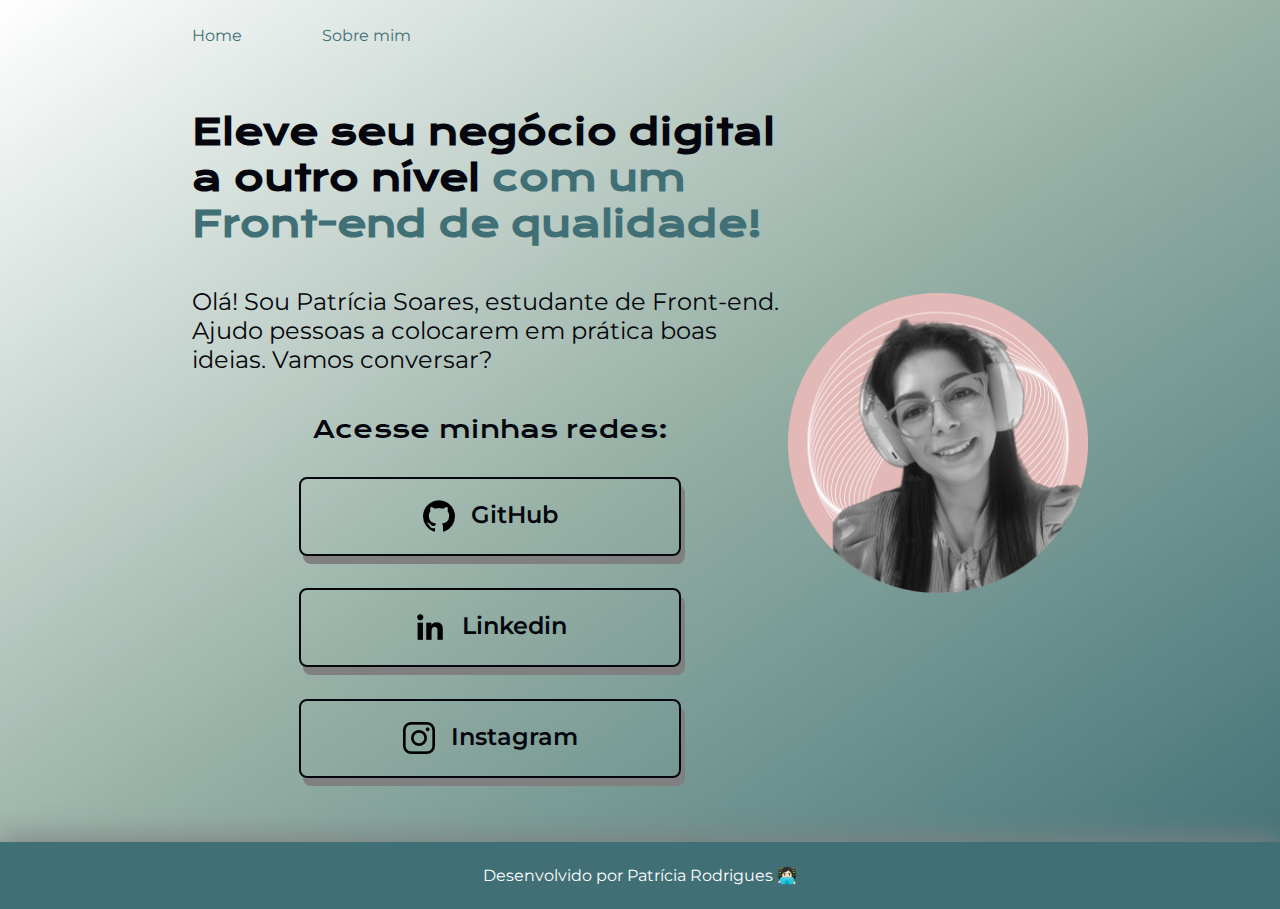
==== index.html @ ec6176f3 ":art: Estruturando arquivo css em diretório" ====
<!DOCTYPE html>
<html lang="pt-br">

<head>
  <meta charset="UTF-8">
  <meta http-equiv="X-UA-Compatible" content="IE=edge">
  <meta name="viewport" content="width=device-width, initial-scale=1.0">
  <title>Portfolio</title>
  <link rel="stylesheet" href="./styles/style.css">
</head>

<body>
  <header class="cabecalho">
    <nav class="cabecalho__menu">
      <a class="cabecalho__menu__link">Home</a>
      <a class="cabecalho__menu__link">Sobre mim</a>
    </nav>
  </header>
  <main class="apresentacao">
    <section class="apresentacao__conteudo">
      <h1 class="apresentacao__conteudo__titulo">Eleve seu negócio digital a outro nível
        <strong class="titulo-destaque"> com um Front-end de qualidade! </strong>
      </h1>
      <p class="apresentacao__conteudo__texto">
        Olá! Sou Patrícia Soares, estudante de Front-end. Ajudo pessoas a
        colocarem em prática boas ideias. Vamos conversar?
      </p>
      <div class="apresentacao__links">
        <h2 class="apresentacao__links__subtitulo">Acesse minhas redes:</h2>
        <a class="apresentacao__links__link" href="https://github.com/patriciasoaresrodrigues" target="_blank">
          <img src="./assets/github.png">
          GitHub
        </a>
        <a class="apresentacao__links__link" href="https://www.linkedin.com/in/patriciasoaresrodrigues" target="_blank">
          <img src="./assets/linkedin.png">
          Linkedin
        </a>
        <a class="apresentacao__links__link" href="https://instagram.com/pattyoliveira.rodrigues" target="_blank">
          <img src="./assets/instagram.png">
          Instagram
        </a>

      </div>
    </section>
    <img src="./assets/imagem-patricia.png" alt="Foto de Patricia" width="300">
  </main>
  <footer class="rodape">
    <p>Desenvolvido por Patrícia Rodrigues 👩🏻‍💻</p>
  </footer>

</body>

</html>
---- styles/style.css ----
@import url('https://fonts.googleapis.com/css2?family=Krona+One&family=Montserrat:wght@400;600&display=swap');

* {
  margin: 0;
  padding: 0;
}

body {
  /* height: 100vh; */
  box-sizing: border-box;
  /* background-color: #97b1a6; */
  background-repeat: no-repeat;
  background-attachment: fixed;
  background-image: linear-gradient(to bottom right, #fff, #97b1a6, #407076);
  color: #06070e;
}

.cabecalho {
  padding: 2% 0% 0% 15%;
}

.cabecalho__menu {
  display: flex;
  gap: 80px;
}

.cabecalho__menu__link {
  font-family: 'Montserrat', sans-serif;
  font-size: 16px;
  font-weight: 400;
  color: #407076;
}

.apresentacao {
  padding: 5% 15%;
  display: flex;
  align-items: center;
  justify-content: space-between;
}

.apresentacao__conteudo {
  width: 615px;
  display: flex;
  flex-direction: column;
  gap: 40px;
}

.apresentacao__conteudo__titulo {
  font-size: 36px;
  font-family: 'Krona One', sans-serif;
}

.titulo-destaque {
  color: #407076;
}

.apresentacao__conteudo__texto {
  font-size: 24px;
  font-family: 'Montserrat', sans-serif;
}

.apresentacao__links {
  display: flex;
  flex-direction: column;
  justify-content: space-between;
  align-items: center;
  gap: 32px;
}

.apresentacao__links__subtitulo {
  font-family: 'krona One', sans-serif;
  font-weight: 400;
  font-size: 24px;
}

.apresentacao__links__link {
  /* background-color: #e2b9b7; */
  display: flex;
  justify-content: center;
  gap: 16px;
  border: 2px solid #06070e;
  width: 378px;
  text-align: center;
  border-radius: 8px;
  font-size: 24px;
  font-weight: 600;
  padding: 21.5px 0;
  text-decoration: none;
  color: #06070e;
  font-family: 'Montserrat', sans-serif;
  box-shadow: 4px 8px grey;
  transition: 0.5s;
}
.apresentacao__links__link:hover {
  /* background-color: #e2b9b7; */
  background-image: linear-gradient(#ded5d4, #e2b9b7);
  width: 400px;
  /* color: #fff; */
  transition: 0.5s;
}

.rodape {
  padding: 24px;
  color: #fff;
  background-color: #407076;
  box-shadow: 0px 0px 30px 3px grey;
  text-align: center;
  font-family: 'Montserrat', sans-serif;
  font-size: 16px;
  font-weight: 400;
}
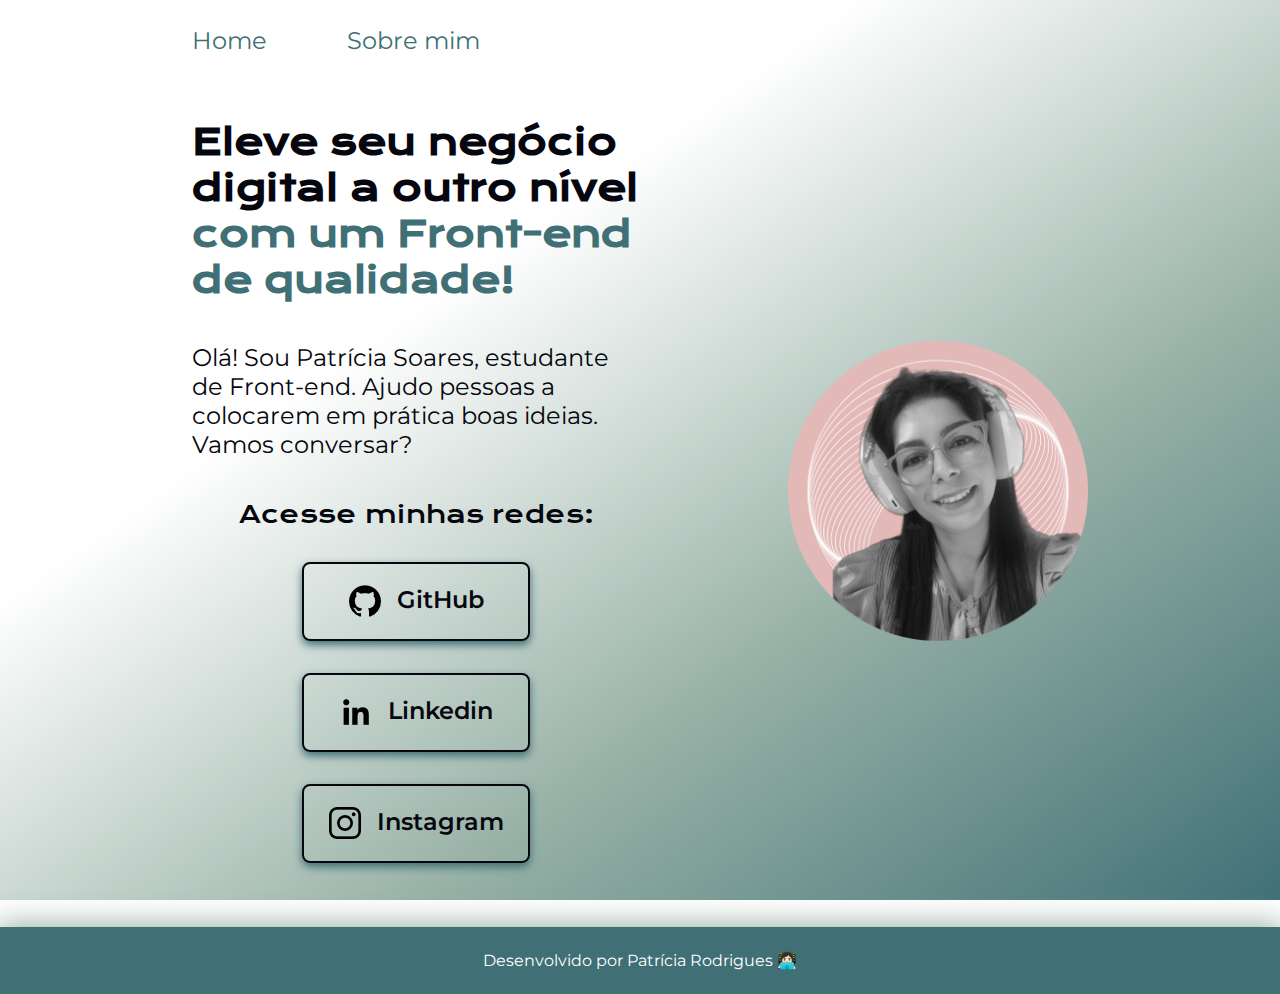
==== commit 6c5778cd: ":sparkles: Aula Media Queries" ====
--- a/index.html
+++ b/index.html
@@ -12,10 +12,11 @@
 <body>
   <header class="cabecalho">
     <nav class="cabecalho__menu">
-      <a class="cabecalho__menu__link">Home</a>
-      <a class="cabecalho__menu__link">Sobre mim</a>
+      <a class="cabecalho__menu__link" href="index.html">Home</a>
+      <a class="cabecalho__menu__link" href="about.html">Sobre mim</a>
     </nav>
   </header>
+
   <main class="apresentacao">
     <section class="apresentacao__conteudo">
       <h1 class="apresentacao__conteudo__titulo">Eleve seu negócio digital a outro nível
@@ -27,23 +28,25 @@
       </p>
       <div class="apresentacao__links">
         <h2 class="apresentacao__links__subtitulo">Acesse minhas redes:</h2>
-        <a class="apresentacao__links__link" href="https://github.com/patriciasoaresrodrigues" target="_blank">
+        <a class="apresentacao__links__navegacao" href="https://github.com/patriciasoaresrodrigues" target="_blank">
           <img src="./assets/github.png">
           GitHub
         </a>
-        <a class="apresentacao__links__link" href="https://www.linkedin.com/in/patriciasoaresrodrigues" target="_blank">
+        <a class="apresentacao__links__navegacao" href="https://www.linkedin.com/in/patriciasoaresrodrigues"
+          target="_blank">
           <img src="./assets/linkedin.png">
           Linkedin
         </a>
-        <a class="apresentacao__links__link" href="https://instagram.com/pattyoliveira.rodrigues" target="_blank">
+        <a class="apresentacao__links__navegacao" href="https://instagram.com/pattyoliveira.rodrigues" target="_blank">
           <img src="./assets/instagram.png">
           Instagram
         </a>
-
       </div>
     </section>
-    <img src="./assets/imagem-patricia.png" alt="Foto de Patricia" width="300">
+
+    <img class="apresentacao__imagem" src="./assets/imagem-patricia.png" alt="Foto de Patricia" width="300">
   </main>
+
   <footer class="rodape">
     <p>Desenvolvido por Patrícia Rodrigues 👩🏻‍💻</p>
   </footer>
--- a/styles/style.css
+++ b/styles/style.css
@@ -1,4 +1,15 @@
 @import url('https://fonts.googleapis.com/css2?family=Krona+One&family=Montserrat:wght@400;600&display=swap');
+
+:root {
+  --cor-primaria: #407076;
+  --cor-secundaria: #e2b9b7;
+  --cor-ternaria: #97b1a6;
+  --cor-black: #06070e;
+  --cor-white: #fff;
+
+  --fonte-primaria: 'Krona One', sans-serif;
+  --fonte-secundaria: 'Montserrat', sans-serif;
+}
 
 * {
   margin: 0;
@@ -6,13 +17,17 @@
 }
 
 body {
-  /* height: 100vh; */
   box-sizing: border-box;
-  /* background-color: #97b1a6; */
   background-repeat: no-repeat;
   background-attachment: fixed;
-  background-image: linear-gradient(to bottom right, #fff, #97b1a6, #407076);
-  color: #06070e;
+  background-image: linear-gradient(
+    to bottom right,
+    var(--cor-white),
+    var(--cor-white),
+    var(--cor-ternaria),
+    var(--cor-primaria)
+  );
+  color: var(--cor-black);
 }
 
 .cabecalho {
@@ -25,10 +40,11 @@
 }
 
 .cabecalho__menu__link {
-  font-family: 'Montserrat', sans-serif;
-  font-size: 16px;
+  font-family: var(--fonte-secundaria);
+  font-size: 1.5rem;
   font-weight: 400;
-  color: #407076;
+  color: var(--cor-primaria);
+  text-decoration: none;
 }
 
 .apresentacao {
@@ -36,27 +52,28 @@
   display: flex;
   align-items: center;
   justify-content: space-between;
+  gap: 82px;
 }
 
 .apresentacao__conteudo {
-  width: 615px;
+  width: 50%;
   display: flex;
   flex-direction: column;
   gap: 40px;
 }
 
 .apresentacao__conteudo__titulo {
-  font-size: 36px;
-  font-family: 'Krona One', sans-serif;
+  font-size: 2.25rem;
+  font-family: var(--fonte-primaria);
 }
 
 .titulo-destaque {
-  color: #407076;
+  color: var(--cor-primaria);
 }
 
 .apresentacao__conteudo__texto {
-  font-size: 24px;
-  font-family: 'Montserrat', sans-serif;
+  font-size: 1.5rem;
+  font-family: var(--fonte-secundaria);
 }
 
 .apresentacao__links {
@@ -68,44 +85,55 @@
 }
 
 .apresentacao__links__subtitulo {
-  font-family: 'krona One', sans-serif;
+  font-family: var(--fonte-primaria);
   font-weight: 400;
-  font-size: 24px;
+  font-size: 1.5rem;
 }
 
-.apresentacao__links__link {
-  /* background-color: #e2b9b7; */
+.apresentacao__links__navegacao {
   display: flex;
   justify-content: center;
   gap: 16px;
-  border: 2px solid #06070e;
-  width: 378px;
+  border: 2px solid var(--cor-black);
+  width: 50%;
   text-align: center;
   border-radius: 8px;
-  font-size: 24px;
+  font-size: 1.5rem;
   font-weight: 600;
   padding: 21.5px 0;
   text-decoration: none;
-  color: #06070e;
-  font-family: 'Montserrat', sans-serif;
-  box-shadow: 4px 8px grey;
+  color: var(--cor-black);
+  font-family: var(--fonte-secundaria);
+  box-shadow: 0 4px 8px var(--cor-primaria);
   transition: 0.5s;
 }
-.apresentacao__links__link:hover {
-  /* background-color: #e2b9b7; */
-  background-image: linear-gradient(#ded5d4, #e2b9b7);
+.apresentacao__links__navegacao:hover {
+  background-image: linear-gradient(
+    to bottom right,
+    var(--cor-white),
+    var(--cor-secundaria)
+  );
   width: 400px;
-  /* color: #fff; */
   transition: 0.5s;
+}
+
+apresentacao__imagem {
+  width: 50%;
 }
 
 .rodape {
   padding: 24px;
-  color: #fff;
-  background-color: #407076;
-  box-shadow: 0px 0px 30px 3px grey;
+  color: var(--cor-white);
+  background-color: var(--cor-primaria);
+  box-shadow: 0px 0px 30px 3px var(--cor-ternaria);
   text-align: center;
-  font-family: 'Montserrat', sans-serif;
-  font-size: 16px;
+  font-family: var(--fonte-secundaria);
+  font-size: 1rem;
   font-weight: 400;
 }
+
+@media (max-width: 1200px) {
+  .apresentacao {
+    flex-direction: column-reverse;
+  }
+}
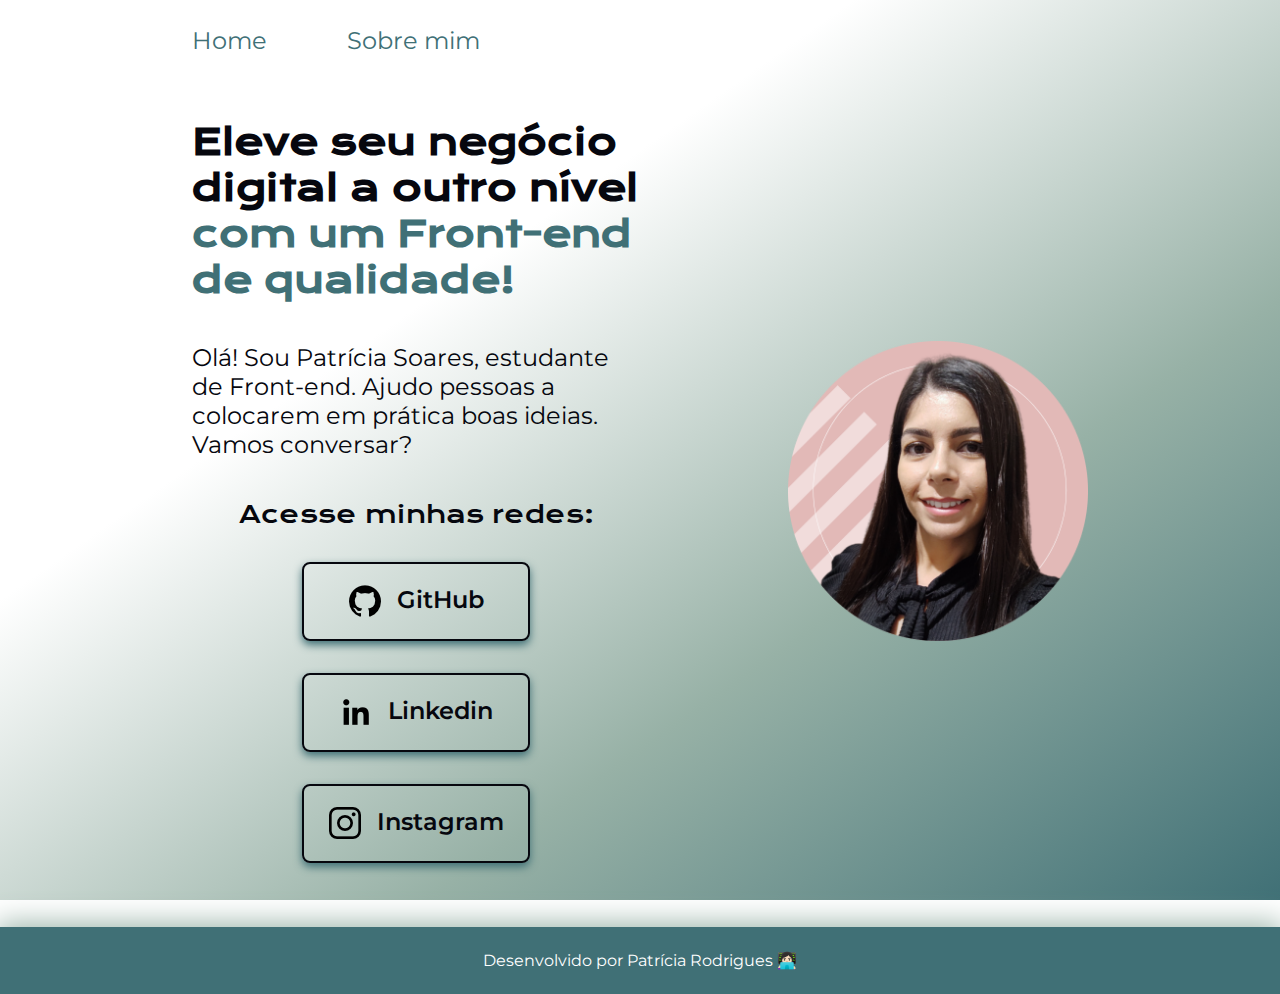
==== commit 2f90773d: ":sparkles: alterando imagem" ====
--- a/index.html
+++ b/index.html
@@ -44,7 +44,7 @@
       </div>
     </section>
 
-    <img class="apresentacao__imagem" src="./assets/imagem-patricia.png" alt="Foto de Patricia" width="300">
+    <img class="apresentacao__imagem" src="./assets/imagem-patricia-1.png" alt="Foto de Patricia" width="300">
   </main>
 
   <footer class="rodape">
--- a/styles/style.css
+++ b/styles/style.css
@@ -133,7 +133,19 @@
 }
 
 @media (max-width: 1200px) {
+  .cabecalho {
+    padding: 10%;
+  }
+
+  .cabecalho__menu {
+    justify-content: center;
+  }
+
   .apresentacao {
     flex-direction: column-reverse;
+    padding: 5%;
+  }
+  .apresentacao__conteudo {
+    width: auto;
   }
 }
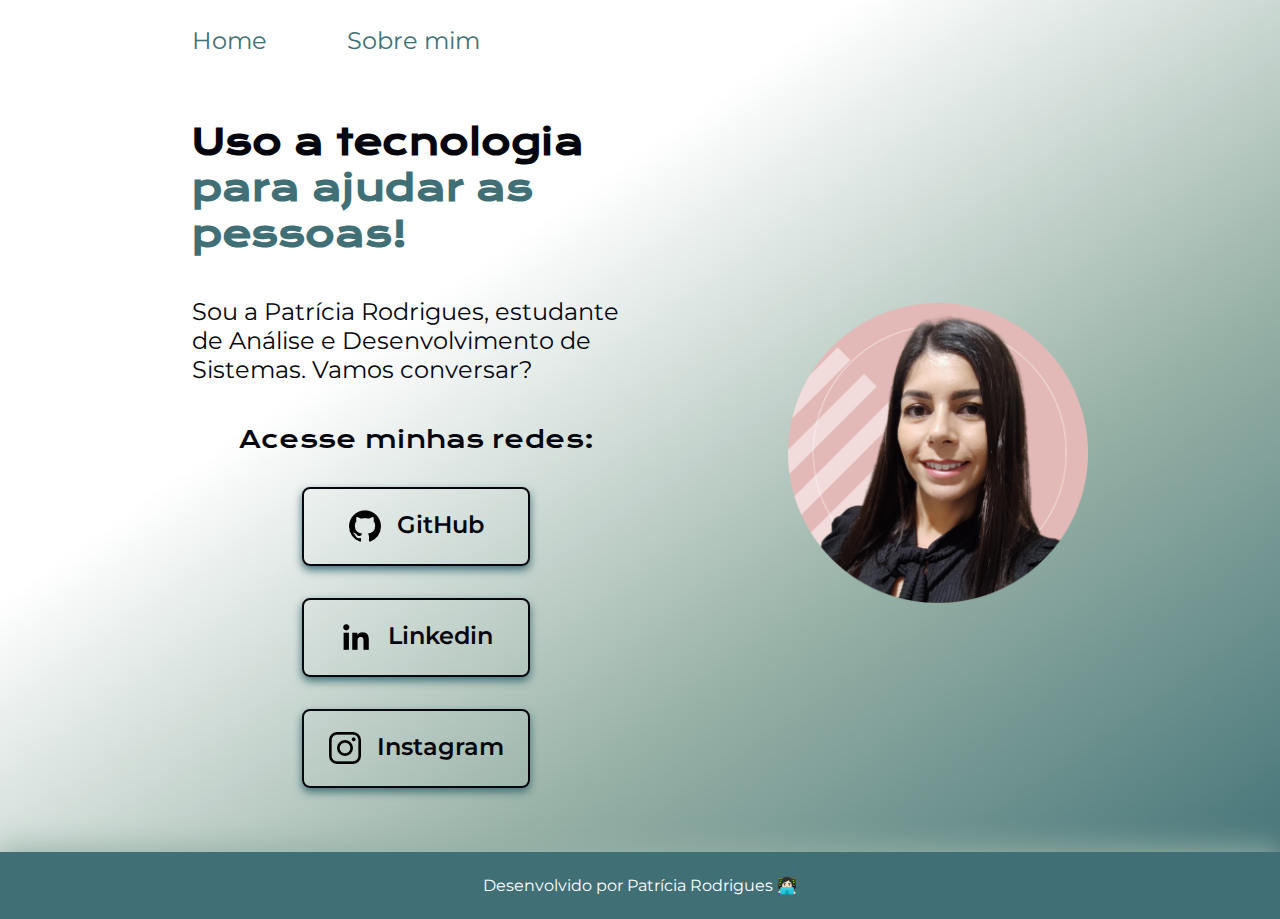
==== commit e3e8bc99: ":sparkles: Ajustando textos do index" ====
--- a/index.html
+++ b/index.html
@@ -19,12 +19,12 @@
 
   <main class="apresentacao">
     <section class="apresentacao__conteudo">
-      <h1 class="apresentacao__conteudo__titulo">Eleve seu negócio digital a outro nível
-        <strong class="titulo-destaque"> com um Front-end de qualidade! </strong>
+      <h1 class="apresentacao__conteudo__titulo">Uso a tecnologia
+        <strong class="titulo-destaque">para ajudar as pessoas! </strong>
       </h1>
       <p class="apresentacao__conteudo__texto">
-        Olá! Sou Patrícia Soares, estudante de Front-end. Ajudo pessoas a
-        colocarem em prática boas ideias. Vamos conversar?
+        Sou a Patrícia Rodrigues, estudante de Análise e Desenvolvimento de Sistemas.
+        Vamos conversar?
       </p>
       <div class="apresentacao__links">
         <h2 class="apresentacao__links__subtitulo">Acesse minhas redes:</h2>
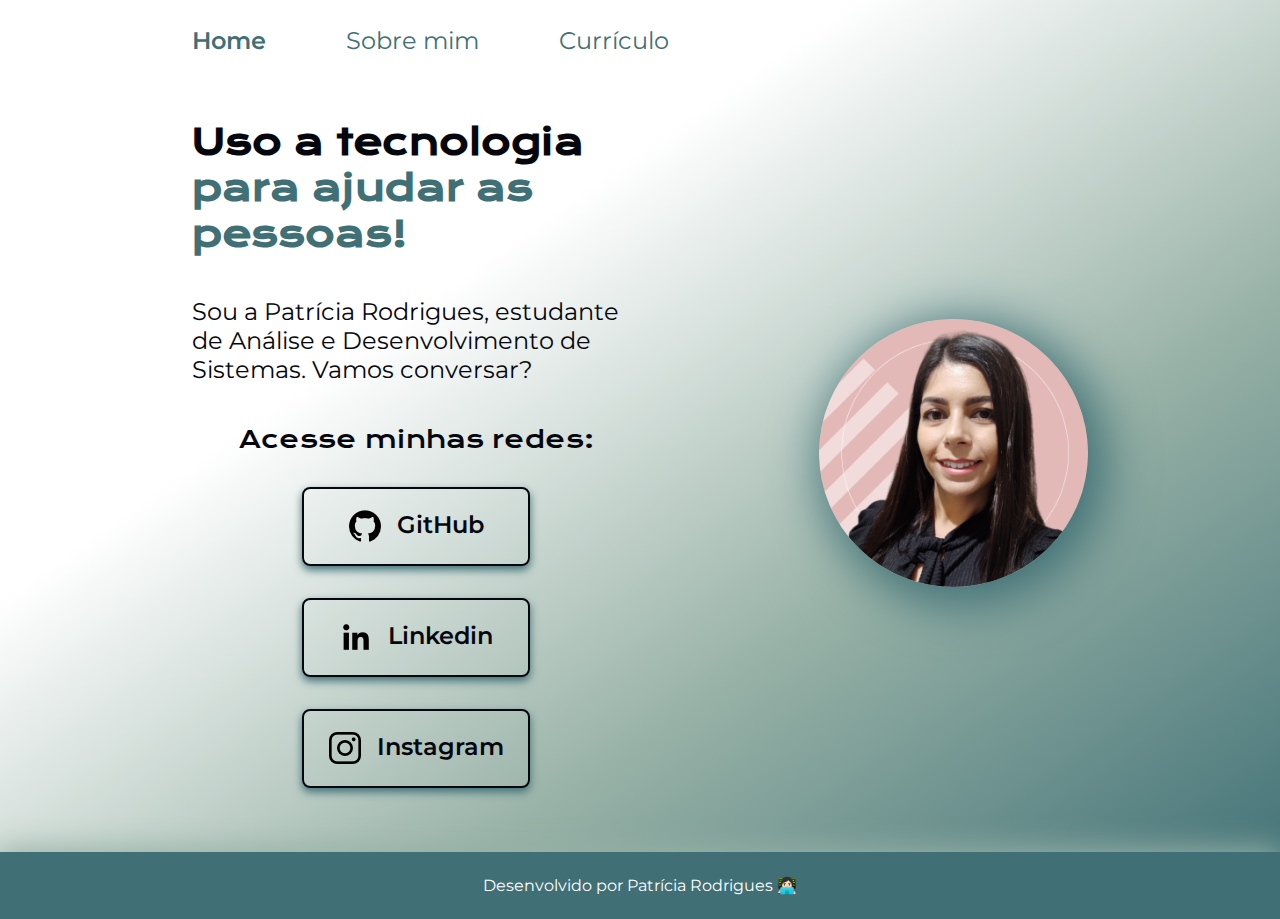
==== commit c2425469: ":sparkles: Adicionando currículo" ====
--- a/index.html
+++ b/index.html
@@ -12,8 +12,9 @@
 <body>
   <header class="cabecalho">
     <nav class="cabecalho__menu">
-      <a class="cabecalho__menu__link" href="index.html">Home</a>
+      <a class="cabecalho__menu__link cabecalho__menu__link_selecionado" href="index.html">Home</a>
       <a class="cabecalho__menu__link" href="about.html">Sobre mim</a>
+      <a class="cabecalho__menu__link" href="resume.html">Currículo</a>
     </nav>
   </header>
 
--- a/styles/style.css
+++ b/styles/style.css
@@ -47,6 +47,11 @@
   text-decoration: none;
 }
 
+.cabecalho__menu__link_selecionado {
+  /* text-decoration: underline solid 1px; */
+  font-weight: 600;
+}
+
 .apresentacao {
   padding: 5% 15%;
   display: flex;
@@ -67,6 +72,12 @@
   font-family: var(--fonte-primaria);
 }
 
+.apresentacao__conteudo__subtitulo {
+  font-size: 1.9rem;
+  font-family: var(--fonte-secundaria);
+  margin-bottom: 15px;
+}
+
 .titulo-destaque {
   color: var(--cor-primaria);
 }
@@ -74,6 +85,20 @@
 .apresentacao__conteudo__texto {
   font-size: 1.5rem;
   font-family: var(--fonte-secundaria);
+}
+
+.apresentacao__conteudo__resume {
+  /* border-style: double none none none; */
+  box-shadow: 0 4px 8px var(--cor-primaria);
+  border-width: 3px;
+  padding: 5%;
+  border-color: var(--cor-ternaria);
+}
+
+.apresentacao__conteudo__resume_texto {
+  font-size: 1.5rem;
+  font-family: var(--fonte-secundaria);
+  margin-bottom: 15px;
 }
 
 .apresentacao__links {
@@ -117,8 +142,10 @@
   transition: 0.5s;
 }
 
-apresentacao__imagem {
-  width: 50%;
+.apresentacao__imagem {
+  width: 30%;
+  border-radius: 50%;
+  box-shadow: 10px 10px 50px 8px var(--cor-primaria);
 }
 
 .rodape {
@@ -136,6 +163,9 @@
   .cabecalho {
     padding: 10%;
   }
+  .apresentacao__imagem {
+    width: 40%;
+  }
 
   .cabecalho__menu {
     justify-content: center;
